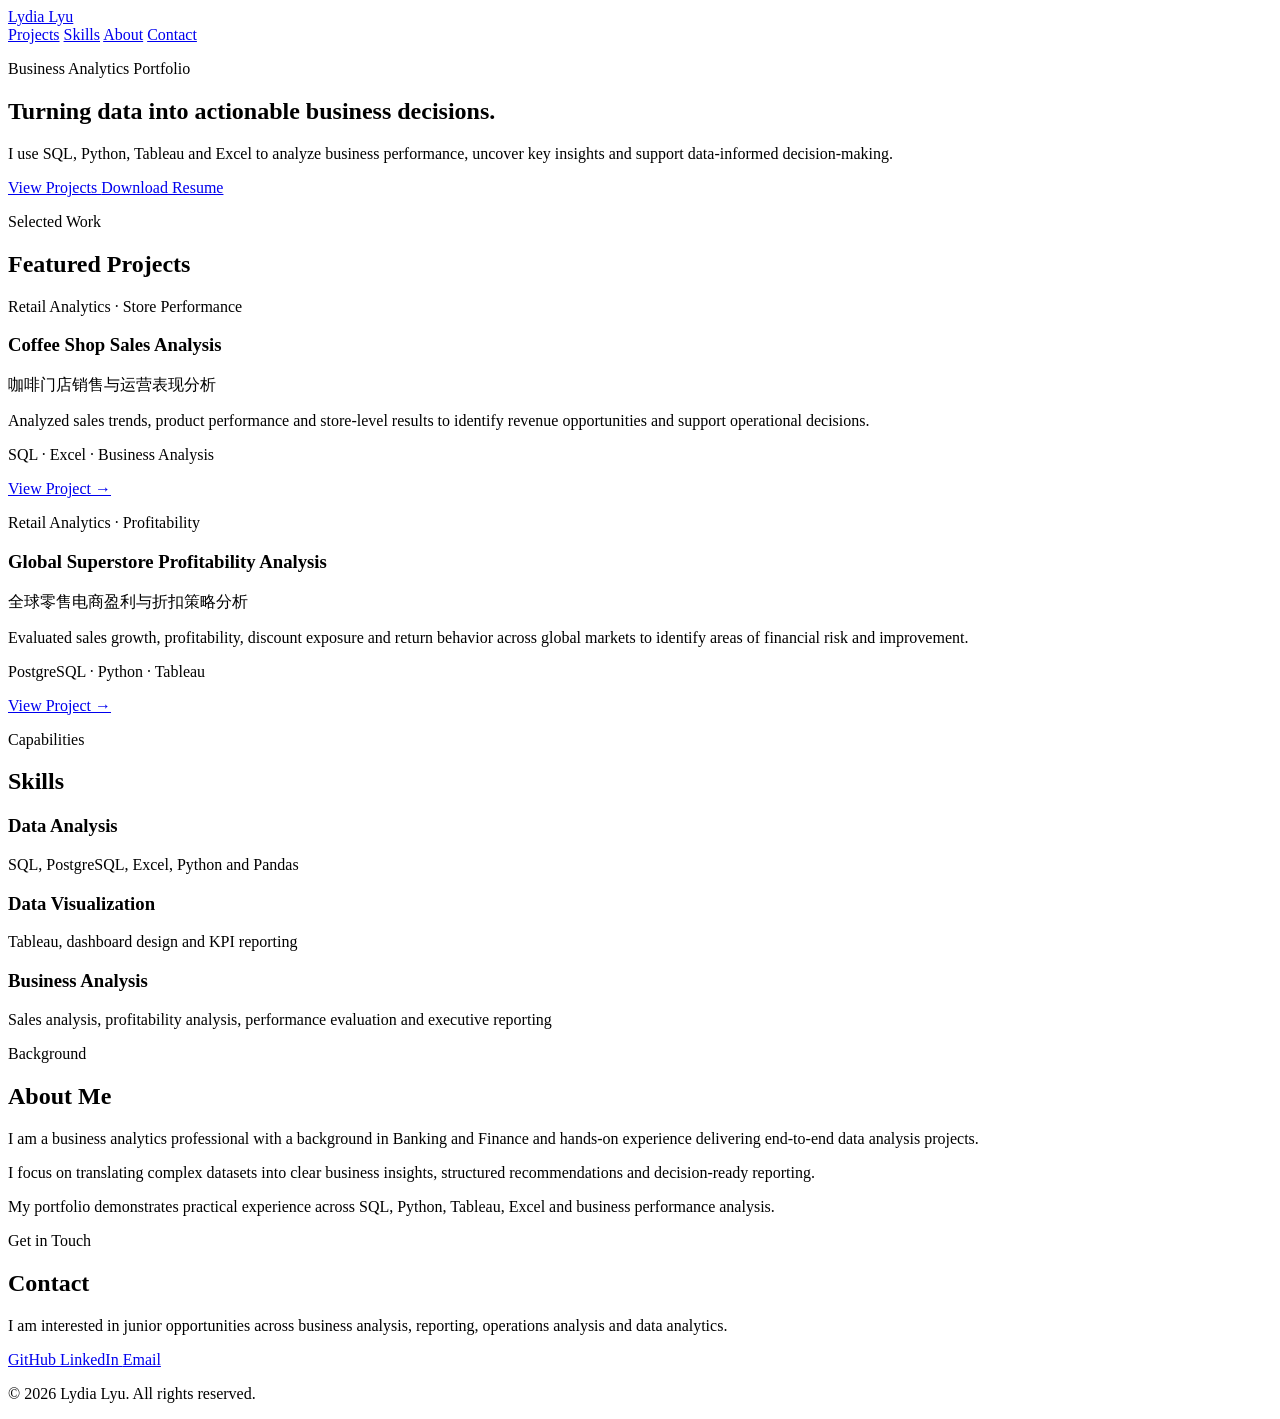
==== index.html @ ac01769c "Create portfolio homepage structure" ====
<!DOCTYPE html>
<html lang="en">
<head>
  <meta charset="UTF-8">
  <meta name="viewport" content="width=device-width, initial-scale=1.0">

  <title>Lydia Lyu | Business Analytics Portfolio</title>

  <meta
    name="description"
    content="Business analytics portfolio featuring SQL, Python, Tableau and Excel projects."
  >

  <link rel="stylesheet" href="style.css">
</head>

<body>

  <header class="site-header">
    <div class="container navigation">
      <a class="logo" href="#home">Lydia Lyu</a>

      <nav>
        <a href="#projects">Projects</a>
        <a href="#skills">Skills</a>
        <a href="#about">About</a>
        <a href="#contact">Contact</a>
      </nav>
    </div>
  </header>

  <main>

    <section class="hero" id="home">
      <div class="container hero-content">

        <p class="eyebrow">Business Analytics Portfolio</p>

        <h1>Turning data into actionable business decisions.</h1>

        <p class="hero-description">
          I use SQL, Python, Tableau and Excel to analyze business
          performance, uncover key insights and support data-informed
          decision-making.
        </p>

        <div class="hero-buttons">
          <a class="button primary-button" href="#projects">
            View Projects
          </a>

          <a class="button secondary-button" href="#" aria-disabled="true">
            Download Resume
          </a>
        </div>

      </div>
    </section>

    <section class="section" id="projects">
      <div class="container">

        <p class="section-label">Selected Work</p>
        <h2>Featured Projects</h2>

        <div class="project-grid">

          <article class="project-card">
            <div class="project-content">

              <p class="project-category">
                Retail Analytics · Store Performance
              </p>

              <h3>Coffee Shop Sales Analysis</h3>

              <p class="chinese-subtitle">
                咖啡门店销售与运营表现分析
              </p>

              <p>
                Analyzed sales trends, product performance and store-level
                results to identify revenue opportunities and support
                operational decisions.
              </p>

              <p class="project-tools">
                SQL · Excel · Business Analysis
              </p>

              <a class="project-link" href="#">
                View Project →
              </a>

            </div>
          </article>

          <article class="project-card">
            <div class="project-content">

              <p class="project-category">
                Retail Analytics · Profitability
              </p>

              <h3>Global Superstore Profitability Analysis</h3>

              <p class="chinese-subtitle">
                全球零售电商盈利与折扣策略分析
              </p>

              <p>
                Evaluated sales growth, profitability, discount exposure and
                return behavior across global markets to identify areas of
                financial risk and improvement.
              </p>

              <p class="project-tools">
                PostgreSQL · Python · Tableau
              </p>

              <a class="project-link" href="#">
                View Project →
              </a>

            </div>
          </article>

        </div>
      </div>
    </section>

    <section class="section section-muted" id="skills">
      <div class="container">

        <p class="section-label">Capabilities</p>
        <h2>Skills</h2>

        <div class="skills-grid">

          <div class="skill-group">
            <h3>Data Analysis</h3>
            <p>SQL, PostgreSQL, Excel, Python and Pandas</p>
          </div>

          <div class="skill-group">
            <h3>Data Visualization</h3>
            <p>Tableau, dashboard design and KPI reporting</p>
          </div>

          <div class="skill-group">
            <h3>Business Analysis</h3>
            <p>
              Sales analysis, profitability analysis, performance evaluation
              and executive reporting
            </p>
          </div>

        </div>
      </div>
    </section>

    <section class="section" id="about">
      <div class="container about-container">

        <p class="section-label">Background</p>
        <h2>About Me</h2>

        <p>
          I am a business analytics professional with a background in Banking
          and Finance and hands-on experience delivering end-to-end data
          analysis projects.
        </p>

        <p>
          I focus on translating complex datasets into clear business insights,
          structured recommendations and decision-ready reporting.
        </p>

        <p>
          My portfolio demonstrates practical experience across SQL, Python,
          Tableau, Excel and business performance analysis.
        </p>

      </div>
    </section>

    <section class="section section-dark" id="contact">
      <div class="container">

        <p class="section-label">Get in Touch</p>
        <h2>Contact</h2>

        <p>
          I am interested in junior opportunities across business analysis,
          reporting, operations analysis and data analytics.
        </p>

        <div class="contact-links">
          <a href="https://github.com/lydialyu-data" target="_blank">
            GitHub
          </a>

          <a href="#">
            LinkedIn
          </a>

          <a href="#">
            Email
          </a>
        </div>

      </div>
    </section>

  </main>

  <footer>
    <div class="container">
      <p>© 2026 Lydia Lyu. All rights reserved.</p>
    </div>
  </footer>

</body>
</html>
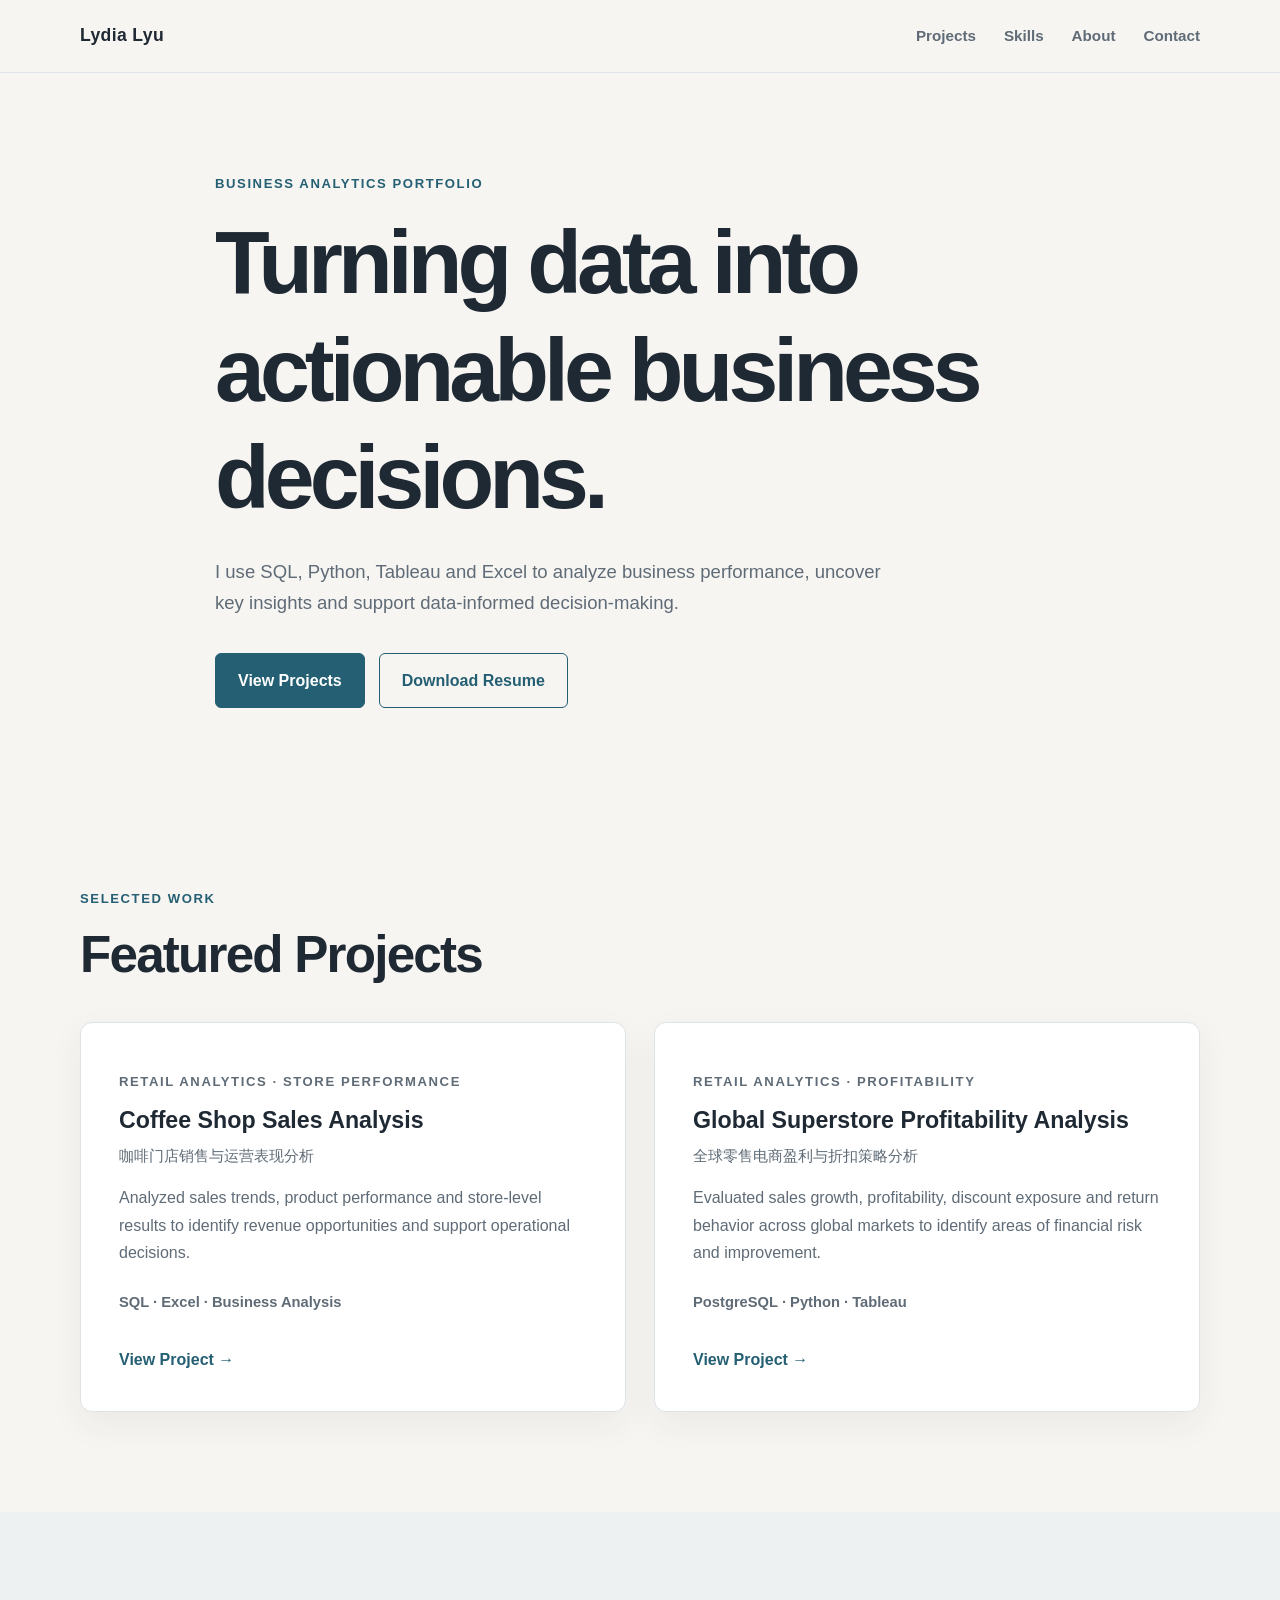
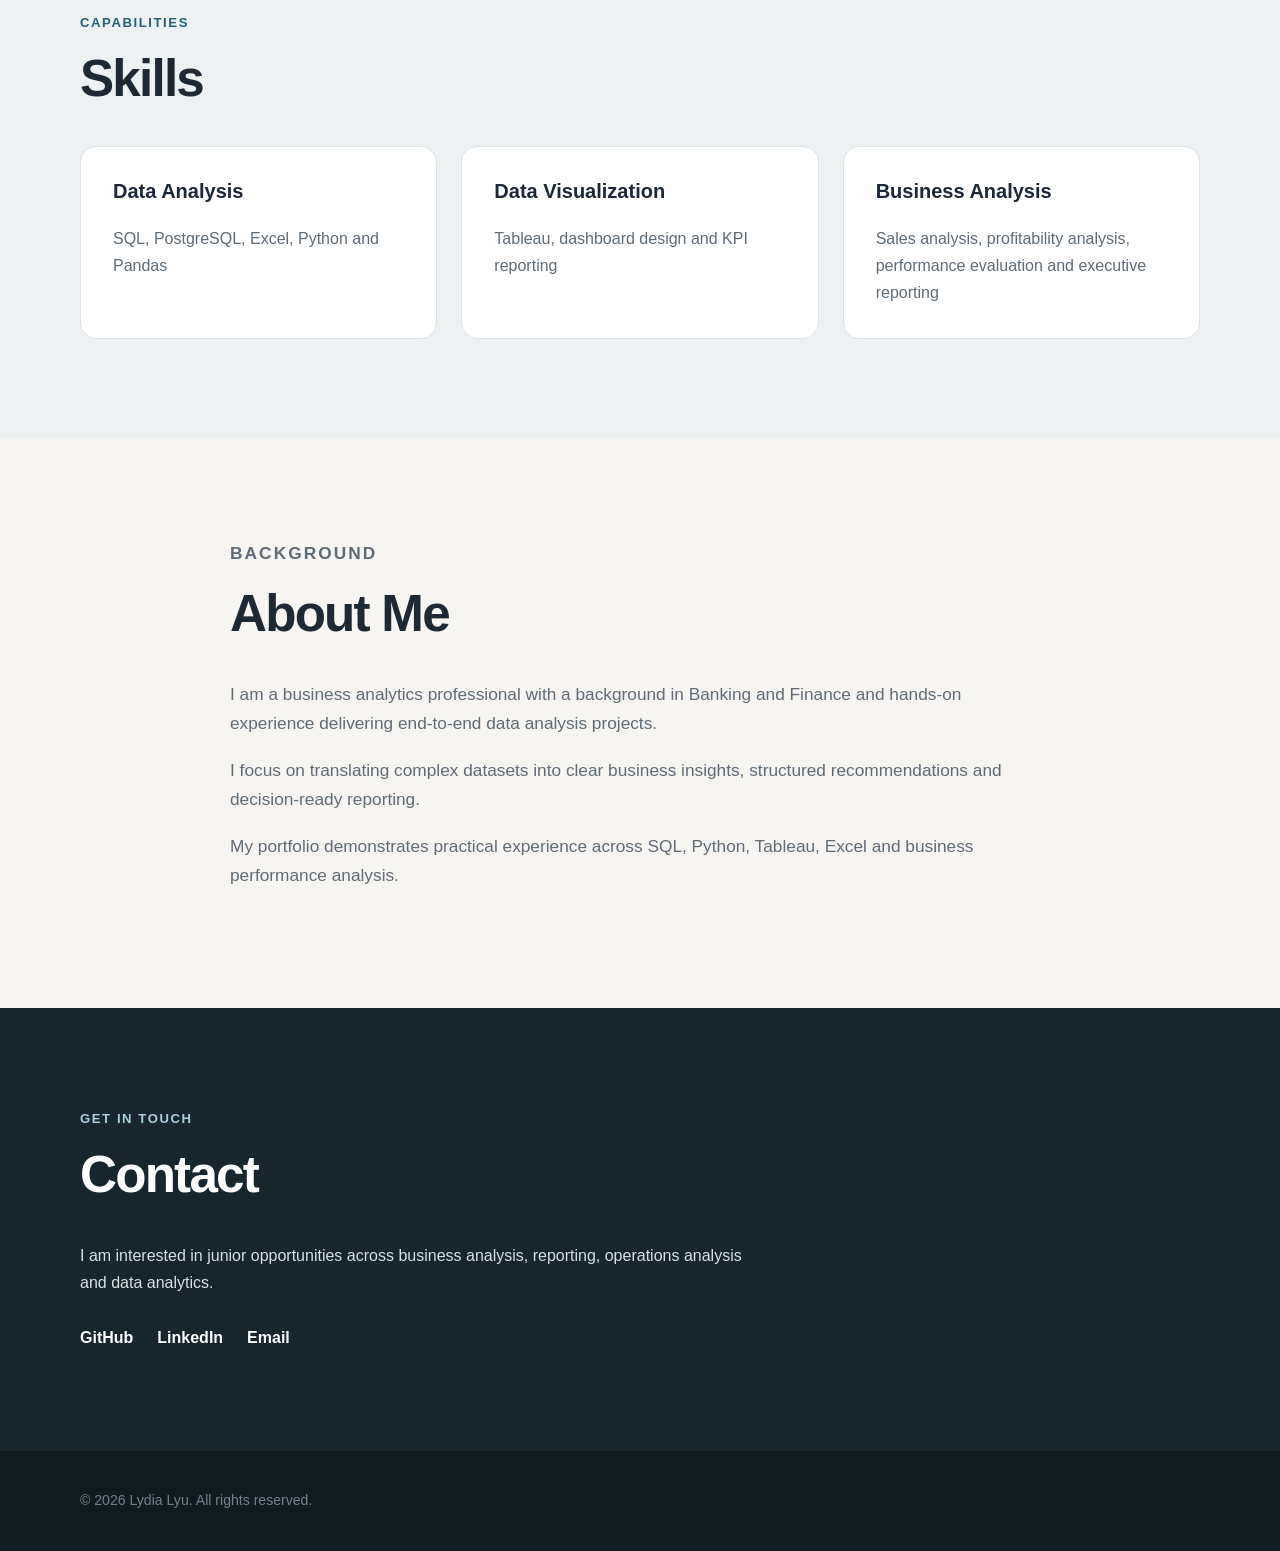
==== commit b289a601: "Update index.html" ====
--- a/index.html
+++ b/index.html
@@ -88,9 +88,9 @@
                 SQL · Excel · Business Analysis
               </p>
 
-              <a class="project-link" href="#">
-                View Project →
-              </a>
+             <a class="project-link" href="coffee-shop.html">
+    View Project →
+</a>
 
             </div>
           </article>
--- a/style.css
+++ b/style.css
@@ -0,0 +1,1191 @@
+:root {
+  --background: #f7f5f2;
+  --surface: #ffffff;
+  --text: #1f2933;
+  --muted-text: #5f6b76;
+  --accent: #245f73;
+  --accent-dark: #174756;
+  --border: #dde3e7;
+  --dark: #17252d;
+  --max-width: 1120px;
+}
+
+* {
+  box-sizing: border-box;
+}
+
+html {
+  scroll-behavior: smooth;
+}
+
+body {
+  margin: 0;
+  font-family: Arial, Helvetica, sans-serif;
+  color: var(--text);
+  background: var(--background);
+  line-height: 1.7;
+}
+
+a {
+  color: inherit;
+  text-decoration: none;
+}
+
+.container {
+  width: min(90%, var(--max-width));
+  margin: 0 auto;
+}
+
+/* Navigation */
+
+.site-header {
+  position: sticky;
+  top: 0;
+  z-index: 100;
+  background: rgba(247, 245, 242, 0.95);
+  border-bottom: 1px solid var(--border);
+}
+
+.navigation {
+  min-height: 72px;
+  display: flex;
+  align-items: center;
+  justify-content: space-between;
+}
+
+.logo {
+  font-size: 1.1rem;
+  font-weight: 700;
+  letter-spacing: 0.02em;
+}
+
+nav {
+  display: flex;
+  gap: 28px;
+}
+
+nav a {
+  color: var(--muted-text);
+  font-size: 0.95rem;
+  font-weight: 600;
+}
+
+nav a:hover {
+  color: var(--accent);
+}
+
+/* Hero */
+
+.hero {
+  min-height: 78vh;
+  display: flex;
+  align-items: center;
+  padding: 100px 0 80px;
+}
+
+.hero-content {
+  max-width: 850px;
+}
+
+.eyebrow,
+.section-label,
+.project-category {
+  margin: 0 0 14px;
+  color: var(--accent);
+  font-size: 0.82rem;
+  font-weight: 700;
+  letter-spacing: 0.12em;
+  text-transform: uppercase;
+}
+
+h1,
+h2,
+h3 {
+  margin-top: 0;
+  line-height: 1.2;
+}
+
+h1 {
+  max-width: 850px;
+  margin-bottom: 24px;
+  font-size: clamp(3rem, 7vw, 5.8rem);
+  letter-spacing: -0.055em;
+}
+
+h2 {
+  margin-bottom: 36px;
+  font-size: clamp(2rem, 4vw, 3.2rem);
+  letter-spacing: -0.035em;
+}
+
+h3 {
+  margin-bottom: 12px;
+  font-size: 1.45rem;
+}
+
+.hero-description {
+  max-width: 690px;
+  margin: 0 0 34px;
+  color: var(--muted-text);
+  font-size: 1.16rem;
+}
+
+.hero-buttons {
+  display: flex;
+  flex-wrap: wrap;
+  gap: 14px;
+}
+
+.button {
+  display: inline-block;
+  padding: 13px 22px;
+  border: 1px solid var(--accent);
+  border-radius: 6px;
+  font-weight: 700;
+  transition: 0.2s ease;
+}
+
+.primary-button {
+  color: white;
+  background: var(--accent);
+}
+
+.primary-button:hover {
+  background: var(--accent-dark);
+}
+
+.secondary-button {
+  color: var(--accent);
+  background: transparent;
+}
+
+.secondary-button:hover {
+  background: white;
+}
+
+/* General sections */
+
+.section {
+  padding: 100px 0;
+}
+
+.section-muted {
+  background: #edf1f2;
+}
+
+.section-dark {
+  color: white;
+  background: var(--dark);
+}
+
+.section-dark .section-label {
+  color: #a9d1dc;
+}
+
+.section-dark p {
+  max-width: 690px;
+  color: #d8e0e4;
+}
+
+/* Projects */
+
+.project-grid {
+  display: grid;
+  grid-template-columns: repeat(2, 1fr);
+  gap: 28px;
+}
+
+.project-card {
+  min-height: 390px;
+  display: flex;
+  align-items: flex-end;
+  padding: 38px;
+  background: var(--surface);
+  border: 1px solid var(--border);
+  border-radius: 12px;
+  box-shadow: 0 12px 35px rgba(30, 45, 52, 0.06);
+  transition: transform 0.2s ease, box-shadow 0.2s ease;
+}
+
+.project-card:hover {
+  transform: translateY(-5px);
+  box-shadow: 0 18px 45px rgba(30, 45, 52, 0.1);
+}
+
+.project-card p {
+  color: var(--muted-text);
+}
+
+.chinese-subtitle {
+  margin-top: -4px;
+  font-size: 0.94rem;
+}
+
+.project-tools {
+  margin-top: 24px;
+  font-size: 0.92rem;
+  font-weight: 700;
+}
+
+.project-link {
+  display: inline-block;
+  margin-top: 16px;
+  color: var(--accent);
+  font-weight: 700;
+}
+
+.project-link:hover {
+  text-decoration: underline;
+}
+
+/* Skills */
+
+.skills-grid {
+  display: grid;
+  grid-template-columns: repeat(3, 1fr);
+  gap: 22px;
+}
+
+.skill-group {
+  padding: 30px;
+  background: white;
+  border-radius: 10px;
+}
+
+.skill-group p {
+  margin-bottom: 0;
+  color: var(--muted-text);
+}
+
+/* About */
+
+.about-container {
+  max-width: 820px;
+}
+
+.about-container p {
+  color: var(--muted-text);
+  font-size: 1.08rem;
+}
+
+/* Contact */
+
+.contact-links {
+  display: flex;
+  flex-wrap: wrap;
+  gap: 24px;
+  margin-top: 28px;
+}
+
+.contact-links a {
+  color: white;
+  font-weight: 700;
+}
+
+.contact-links a:hover {
+  color: #a9d1dc;
+}
+
+/* Footer */
+
+footer {
+  padding: 24px 0;
+  color: #74818b;
+  background: #101b20;
+  font-size: 0.88rem;
+}
+
+/* Mobile layout */
+
+@media (max-width: 760px) {
+  .navigation {
+    min-height: auto;
+    padding: 20px 0;
+    align-items: flex-start;
+    gap: 18px;
+  }
+
+  nav {
+    flex-wrap: wrap;
+    justify-content: flex-end;
+    gap: 12px 18px;
+  }
+
+  .hero {
+    min-height: auto;
+    padding: 90px 0 70px;
+  }
+
+  h1 {
+    font-size: 3rem;
+  }
+
+  .section {
+    padding: 72px 0;
+  }
+
+  .project-grid,
+  .skills-grid {
+    grid-template-columns: 1fr;
+  }
+
+  .project-card {
+    min-height: 320px;
+    padding: 28px;
+  }
+}
+
+@media (max-width: 520px) {
+  .navigation {
+    display: block;
+  }
+
+  nav {
+    margin-top: 14px;
+    justify-content: flex-start;
+  }
+
+  h1 {
+    font-size: 2.55rem;
+  }
+
+  .hero-description {
+    font-size: 1.02rem;
+  }
+}
+/* =========================================================
+   Coffee Shop Project Page
+   ========================================================= */
+
+
+/* ---------- General project layout ---------- */
+
+.project-section {
+    padding: 96px 0;
+}
+
+.alternate-section {
+    background: #f7f8fa;
+}
+
+.narrow-container {
+    max-width: 850px;
+}
+
+.section-heading {
+    display: flex;
+    align-items: center;
+    gap: 18px;
+    margin-bottom: 32px;
+}
+
+.section-number {
+    margin: 0;
+    font-size: 0.78rem;
+    font-weight: 700;
+    letter-spacing: 0.12em;
+    color: #7c8798;
+}
+
+.section-heading h2 {
+    margin: 0;
+    font-size: clamp(2rem, 4vw, 3rem);
+    line-height: 1.15;
+}
+
+.section-introduction {
+    max-width: 760px;
+    margin: 0 0 42px;
+    font-size: 1.08rem;
+    line-height: 1.8;
+    color: #5f6875;
+}
+
+.project-copy {
+    font-size: 1.08rem;
+    line-height: 1.85;
+    color: #4f5968;
+}
+
+.project-copy p {
+    margin-top: 0;
+    margin-bottom: 22px;
+}
+
+.project-copy p:last-child {
+    margin-bottom: 0;
+}
+
+
+/* ---------- Project hero ---------- */
+
+.project-hero {
+    padding: 130px 0 95px;
+    background:
+        radial-gradient(
+            circle at top right,
+            rgba(77, 105, 153, 0.15),
+            transparent 38%
+        ),
+        linear-gradient(
+            135deg,
+            #101827 0%,
+            #18243a 55%,
+            #21314e 100%
+        );
+    color: #ffffff;
+}
+
+.project-hero-content {
+    max-width: 960px;
+}
+
+.project-label {
+    margin: 0 0 22px;
+    font-size: 0.82rem;
+    font-weight: 700;
+    letter-spacing: 0.13em;
+    text-transform: uppercase;
+    color: #b8c5d9;
+}
+
+.project-hero h1 {
+    max-width: 900px;
+    margin: 0 0 24px;
+    font-size: clamp(3rem, 7vw, 5.7rem);
+    line-height: 1.03;
+    letter-spacing: -0.045em;
+    color: #ffffff;
+}
+
+.project-subtitle {
+    max-width: 680px;
+    margin: 0;
+    font-size: clamp(1.15rem, 2vw, 1.45rem);
+    line-height: 1.7;
+    color: #c7d0df;
+}
+
+.project-tags {
+    display: flex;
+    flex-wrap: wrap;
+    gap: 10px;
+    margin-top: 34px;
+}
+
+.project-tags span {
+    display: inline-flex;
+    align-items: center;
+    min-height: 34px;
+    padding: 7px 14px;
+    border: 1px solid rgba(255, 255, 255, 0.2);
+    border-radius: 999px;
+    font-size: 0.82rem;
+    font-weight: 600;
+    color: #e4e9f1;
+    background: rgba(255, 255, 255, 0.06);
+}
+
+.project-hero-actions {
+    display: flex;
+    flex-wrap: wrap;
+    gap: 14px;
+    margin-top: 42px;
+}
+
+.project-hero .primary-button {
+    background: #ffffff;
+    color: #172237;
+    border-color: #ffffff;
+}
+
+.project-hero .primary-button:hover {
+    background: #e8edf4;
+    border-color: #e8edf4;
+}
+
+.project-hero .secondary-button {
+    color: #ffffff;
+    border-color: rgba(255, 255, 255, 0.42);
+    background: transparent;
+}
+
+.project-hero .secondary-button:hover {
+    background: rgba(255, 255, 255, 0.1);
+    border-color: rgba(255, 255, 255, 0.7);
+}
+
+
+/* ---------- Dashboard preview ---------- */
+
+.project-dashboard-preview {
+    padding: 0 0 36px;
+    background: linear-gradient(
+        to bottom,
+        #21314e 0,
+        #21314e 48%,
+        #ffffff 48%,
+        #ffffff 100%
+    );
+}
+
+.project-dashboard-preview .container {
+    max-width: 1180px;
+}
+
+.dashboard-image {
+    display: block;
+    width: 100%;
+    height: auto;
+    border-radius: 18px;
+    border: 1px solid #dde2ea;
+    box-shadow: 0 26px 70px rgba(24, 36, 58, 0.17);
+    background: #ffffff;
+}
+
+
+/* ---------- Project snapshot ---------- */
+
+.snapshot-grid {
+    display: grid;
+    grid-template-columns: repeat(4, minmax(0, 1fr));
+    border-top: 1px solid #dde2e8;
+    border-left: 1px solid #dde2e8;
+}
+
+.snapshot-item {
+    min-height: 145px;
+    padding: 28px;
+    border-right: 1px solid #dde2e8;
+    border-bottom: 1px solid #dde2e8;
+    background: #ffffff;
+}
+
+.snapshot-label {
+    margin: 0 0 12px;
+    font-size: 0.75rem;
+    font-weight: 700;
+    letter-spacing: 0.1em;
+    text-transform: uppercase;
+    color: #8a94a3;
+}
+
+.snapshot-value {
+    margin: 0;
+    font-size: 1.02rem;
+    font-weight: 650;
+    line-height: 1.5;
+    color: #1c2636;
+}
+
+
+/* ---------- Business objectives ---------- */
+
+.question-grid {
+    display: grid;
+    grid-template-columns: repeat(2, minmax(0, 1fr));
+    gap: 22px;
+}
+
+.question-card {
+    min-height: 195px;
+    padding: 30px;
+    border: 1px solid #dde2e8;
+    border-radius: 16px;
+    background: #ffffff;
+    transition:
+        transform 0.25s ease,
+        box-shadow 0.25s ease,
+        border-color 0.25s ease;
+}
+
+.question-card:hover {
+    transform: translateY(-5px);
+    border-color: #b7c0ce;
+    box-shadow: 0 16px 36px rgba(20, 31, 49, 0.08);
+}
+
+.question-card:last-child {
+    grid-column: 1 / -1;
+}
+
+.question-number {
+    margin: 0 0 30px;
+    font-size: 0.76rem;
+    font-weight: 700;
+    letter-spacing: 0.1em;
+    color: #8792a1;
+}
+
+.question-card h3 {
+    max-width: 560px;
+    margin: 0;
+    font-size: 1.25rem;
+    line-height: 1.45;
+    color: #1e2938;
+}
+
+
+/* ---------- Workflow ---------- */
+
+.workflow-grid {
+    display: grid;
+    grid-template-columns: repeat(3, minmax(0, 1fr));
+    gap: 22px;
+}
+
+.workflow-step {
+    position: relative;
+    min-height: 235px;
+    padding: 30px;
+    border: 1px solid #dde2e8;
+    border-radius: 16px;
+    background: #ffffff;
+}
+
+.workflow-number {
+    margin: 0 0 40px;
+    font-size: 0.78rem;
+    font-weight: 700;
+    letter-spacing: 0.1em;
+    color: #8893a2;
+}
+
+.workflow-step h3 {
+    margin: 0 0 13px;
+    font-size: 1.18rem;
+    color: #1d2837;
+}
+
+.workflow-step p:last-child {
+    margin: 0;
+    font-size: 0.96rem;
+    line-height: 1.7;
+    color: #66707e;
+}
+
+
+/* ---------- Executive summary ---------- */
+
+.executive-summary {
+    padding: 42px;
+    border-left: 4px solid #263c61;
+    border-radius: 0 16px 16px 0;
+    background: #f4f6f9;
+}
+
+.executive-summary p {
+    margin: 0 0 20px;
+    font-size: 1.12rem;
+    line-height: 1.85;
+    color: #3f4a59;
+}
+
+.executive-summary p:first-child {
+    font-size: 1.32rem;
+    font-weight: 650;
+    color: #1b2637;
+}
+
+.executive-summary p:last-child {
+    margin-bottom: 0;
+}
+
+
+/* ---------- Dashboard section ---------- */
+
+.dashboard-figure {
+    margin: 0;
+}
+
+.dashboard-figure figcaption {
+    margin-top: 18px;
+    text-align: center;
+    font-size: 0.9rem;
+    line-height: 1.6;
+    color: #747e8d;
+}
+
+
+/* ---------- Insights ---------- */
+
+.insight-grid {
+    display: grid;
+    grid-template-columns: repeat(2, minmax(0, 1fr));
+    gap: 24px;
+}
+
+.insight-card {
+    min-height: 275px;
+    padding: 34px;
+    border: 1px solid #dde2e8;
+    border-radius: 18px;
+    background: #ffffff;
+}
+
+.insight-number {
+    margin: 0 0 34px;
+    font-size: 0.8rem;
+    font-weight: 700;
+    letter-spacing: 0.1em;
+    color: #8691a0;
+}
+
+.insight-card h3 {
+    margin: 0 0 16px;
+    font-size: 1.32rem;
+    line-height: 1.4;
+    color: #1b2635;
+}
+
+.insight-card p:last-child {
+    margin: 0;
+    font-size: 0.98rem;
+    line-height: 1.75;
+    color: #606b7a;
+}
+
+
+/* ---------- Recommendation table ---------- */
+
+.recommendation-table-wrapper {
+    overflow-x: auto;
+    border: 1px solid #dce2e9;
+    border-radius: 16px;
+    background: #ffffff;
+}
+
+.recommendation-table {
+    width: 100%;
+    min-width: 760px;
+    border-collapse: collapse;
+}
+
+.recommendation-table th,
+.recommendation-table td {
+    padding: 22px 24px;
+    text-align: left;
+    vertical-align: top;
+    border-bottom: 1px solid #e3e7ed;
+}
+
+.recommendation-table th {
+    font-size: 0.76rem;
+    font-weight: 700;
+    letter-spacing: 0.08em;
+    text-transform: uppercase;
+    color: #6f7a89;
+    background: #f4f6f8;
+}
+
+.recommendation-table td {
+    font-size: 0.96rem;
+    line-height: 1.65;
+    color: #3f4a58;
+}
+
+.recommendation-table tbody tr:last-child td {
+    border-bottom: none;
+}
+
+.recommendation-table tbody tr:hover {
+    background: #fafbfc;
+}
+
+.priority {
+    display: inline-flex;
+    align-items: center;
+    justify-content: center;
+    min-width: 72px;
+    padding: 6px 11px;
+    border-radius: 999px;
+    font-size: 0.76rem;
+    font-weight: 700;
+}
+
+.priority-high {
+    color: #8b2f2f;
+    background: #f8e7e7;
+}
+
+.priority-medium {
+    color: #725814;
+    background: #f7f0d9;
+}
+
+
+/* ---------- Business impact ---------- */
+
+.impact-grid {
+    display: grid;
+    grid-template-columns: repeat(4, minmax(0, 1fr));
+    gap: 20px;
+}
+
+.impact-card {
+    min-height: 190px;
+    padding: 28px;
+    border-top: 3px solid #293f65;
+    border-radius: 0 0 14px 14px;
+    background: #f6f7f9;
+}
+
+.impact-card h3 {
+    margin: 0 0 14px;
+    font-size: 1.12rem;
+    color: #1e2938;
+}
+
+.impact-card p {
+    margin: 0;
+    font-size: 0.95rem;
+    line-height: 1.7;
+    color: #626d7b;
+}
+
+
+/* ---------- Technical skills ---------- */
+
+.skills-grid {
+    display: grid;
+    grid-template-columns: repeat(3, minmax(0, 1fr));
+    gap: 24px;
+}
+
+.skill-group {
+    padding: 32px;
+    border: 1px solid #dce2e9;
+    border-radius: 16px;
+    background: #ffffff;
+}
+
+.skill-group h3 {
+    margin: 0 0 22px;
+    font-size: 1.25rem;
+    color: #1c2737;
+}
+
+.skill-group ul {
+    margin: 0;
+    padding-left: 20px;
+}
+
+.skill-group li {
+    margin-bottom: 12px;
+    line-height: 1.55;
+    color: #5e6977;
+}
+
+.skill-group li:last-child {
+    margin-bottom: 0;
+}
+
+
+/* ---------- Resources ---------- */
+
+.resources-section {
+    background: #111a29;
+    color: #ffffff;
+}
+
+.resources-section .section-heading h2 {
+    color: #ffffff;
+}
+
+.resources-section .section-number {
+    color: #9ba8bb;
+}
+
+.resources-section .section-introduction {
+    color: #b7c1cf;
+}
+
+.resource-grid {
+    display: grid;
+    grid-template-columns: repeat(2, minmax(0, 1fr));
+    gap: 22px;
+}
+
+.resource-card {
+    display: block;
+    min-height: 245px;
+    padding: 32px;
+    border: 1px solid rgba(255, 255, 255, 0.13);
+    border-radius: 16px;
+    color: #ffffff;
+    text-decoration: none;
+    background: rgba(255, 255, 255, 0.045);
+    transition:
+        transform 0.25s ease,
+        background 0.25s ease,
+        border-color 0.25s ease;
+}
+
+.resource-card:hover {
+    transform: translateY(-5px);
+    border-color: rgba(255, 255, 255, 0.28);
+    background: rgba(255, 255, 255, 0.08);
+}
+
+.resource-type {
+    display: block;
+    margin-bottom: 34px;
+    font-size: 0.74rem;
+    font-weight: 700;
+    letter-spacing: 0.1em;
+    text-transform: uppercase;
+    color: #9daabd;
+}
+
+.resource-card h3 {
+    margin: 0 0 14px;
+    font-size: 1.25rem;
+    color: #ffffff;
+}
+
+.resource-card p {
+    margin: 0 0 26px;
+    line-height: 1.7;
+    color: #b7c1cf;
+}
+
+.resource-link {
+    font-size: 0.9rem;
+    font-weight: 700;
+    color: #ffffff;
+}
+
+
+/* ---------- Next project ---------- */
+
+.next-project-section {
+    padding: 76px 0;
+    background: #e9edf3;
+}
+
+.next-project-content {
+    display: flex;
+    align-items: center;
+    justify-content: space-between;
+    gap: 48px;
+}
+
+.next-project-content > div {
+    max-width: 720px;
+}
+
+.next-project-label {
+    margin: 0 0 14px;
+    font-size: 0.76rem;
+    font-weight: 700;
+    letter-spacing: 0.11em;
+    text-transform: uppercase;
+    color: #7d8897;
+}
+
+.next-project-content h2 {
+    margin: 0 0 16px;
+    font-size: clamp(1.9rem, 4vw, 3rem);
+    line-height: 1.2;
+    color: #182332;
+}
+
+.next-project-content p:last-child {
+    margin: 0;
+    line-height: 1.7;
+    color: #5e6876;
+}
+
+
+/* ---------- Project footer ---------- */
+
+.site-footer {
+    padding: 28px 0;
+    background: #0e1623;
+    color: #adb7c6;
+}
+
+.footer-content {
+    display: flex;
+    align-items: center;
+    justify-content: space-between;
+    gap: 24px;
+}
+
+.footer-content p {
+    margin: 0;
+    font-size: 0.88rem;
+}
+
+.footer-content a {
+    color: #ffffff;
+    text-decoration: none;
+    font-size: 0.88rem;
+    font-weight: 600;
+}
+
+.footer-content a:hover {
+    text-decoration: underline;
+}
+
+
+/* ---------- Anchor scroll position ---------- */
+
+#dashboard,
+#resources {
+    scroll-margin-top: 85px;
+}
+
+
+/* ---------- Responsive: tablets ---------- */
+
+@media (max-width: 980px) {
+
+    .project-section {
+        padding: 80px 0;
+    }
+
+    .snapshot-grid {
+        grid-template-columns: repeat(2, minmax(0, 1fr));
+    }
+
+    .workflow-grid {
+        grid-template-columns: repeat(2, minmax(0, 1fr));
+    }
+
+    .impact-grid {
+        grid-template-columns: repeat(2, minmax(0, 1fr));
+    }
+
+    .skills-grid {
+        grid-template-columns: 1fr;
+    }
+
+    .next-project-content {
+        align-items: flex-start;
+        flex-direction: column;
+    }
+}
+
+
+/* ---------- Responsive: mobile ---------- */
+
+@media (max-width: 700px) {
+
+    .project-hero {
+        padding: 105px 0 72px;
+    }
+
+    .project-hero h1 {
+        font-size: clamp(2.55rem, 13vw, 4rem);
+    }
+
+    .project-hero-actions {
+        flex-direction: column;
+        align-items: stretch;
+    }
+
+    .project-hero-actions .button {
+        width: 100%;
+        text-align: center;
+    }
+
+    .project-dashboard-preview {
+        padding-bottom: 10px;
+    }
+
+    .dashboard-image {
+        border-radius: 10px;
+    }
+
+    .project-section {
+        padding: 64px 0;
+    }
+
+    .section-heading {
+        align-items: flex-start;
+        flex-direction: column;
+        gap: 8px;
+        margin-bottom: 26px;
+    }
+
+    .section-heading h2 {
+        font-size: 2rem;
+    }
+
+    .snapshot-grid,
+    .question-grid,
+    .workflow-grid,
+    .insight-grid,
+    .impact-grid,
+    .resource-grid {
+        grid-template-columns: 1fr;
+    }
+
+    .question-card:last-child {
+        grid-column: auto;
+    }
+
+    .snapshot-item {
+        min-height: auto;
+        padding: 24px;
+    }
+
+    .question-card,
+    .workflow-step,
+    .insight-card,
+    .impact-card,
+    .resource-card {
+        min-height: auto;
+    }
+
+    .executive-summary {
+        padding: 28px 24px;
+    }
+
+    .executive-summary p:first-child {
+        font-size: 1.18rem;
+    }
+
+    .recommendation-table th,
+    .recommendation-table td {
+        padding: 18px;
+    }
+
+    .next-project-section {
+        padding: 60px 0;
+    }
+
+    .footer-content {
+        align-items: flex-start;
+        flex-direction: column;
+        gap: 12px;
+    }
+}
+
+
+/* ---------- Extra-small screens ---------- */
+
+@media (max-width: 430px) {
+
+    .project-tags {
+        gap: 8px;
+    }
+
+    .project-tags span {
+        font-size: 0.75rem;
+    }
+
+    .question-card,
+    .workflow-step,
+    .insight-card,
+    .skill-group,
+    .resource-card {
+        padding: 24px;
+    }
+
+    .section-introduction,
+    .project-copy {
+        font-size: 1rem;
+    }
+}
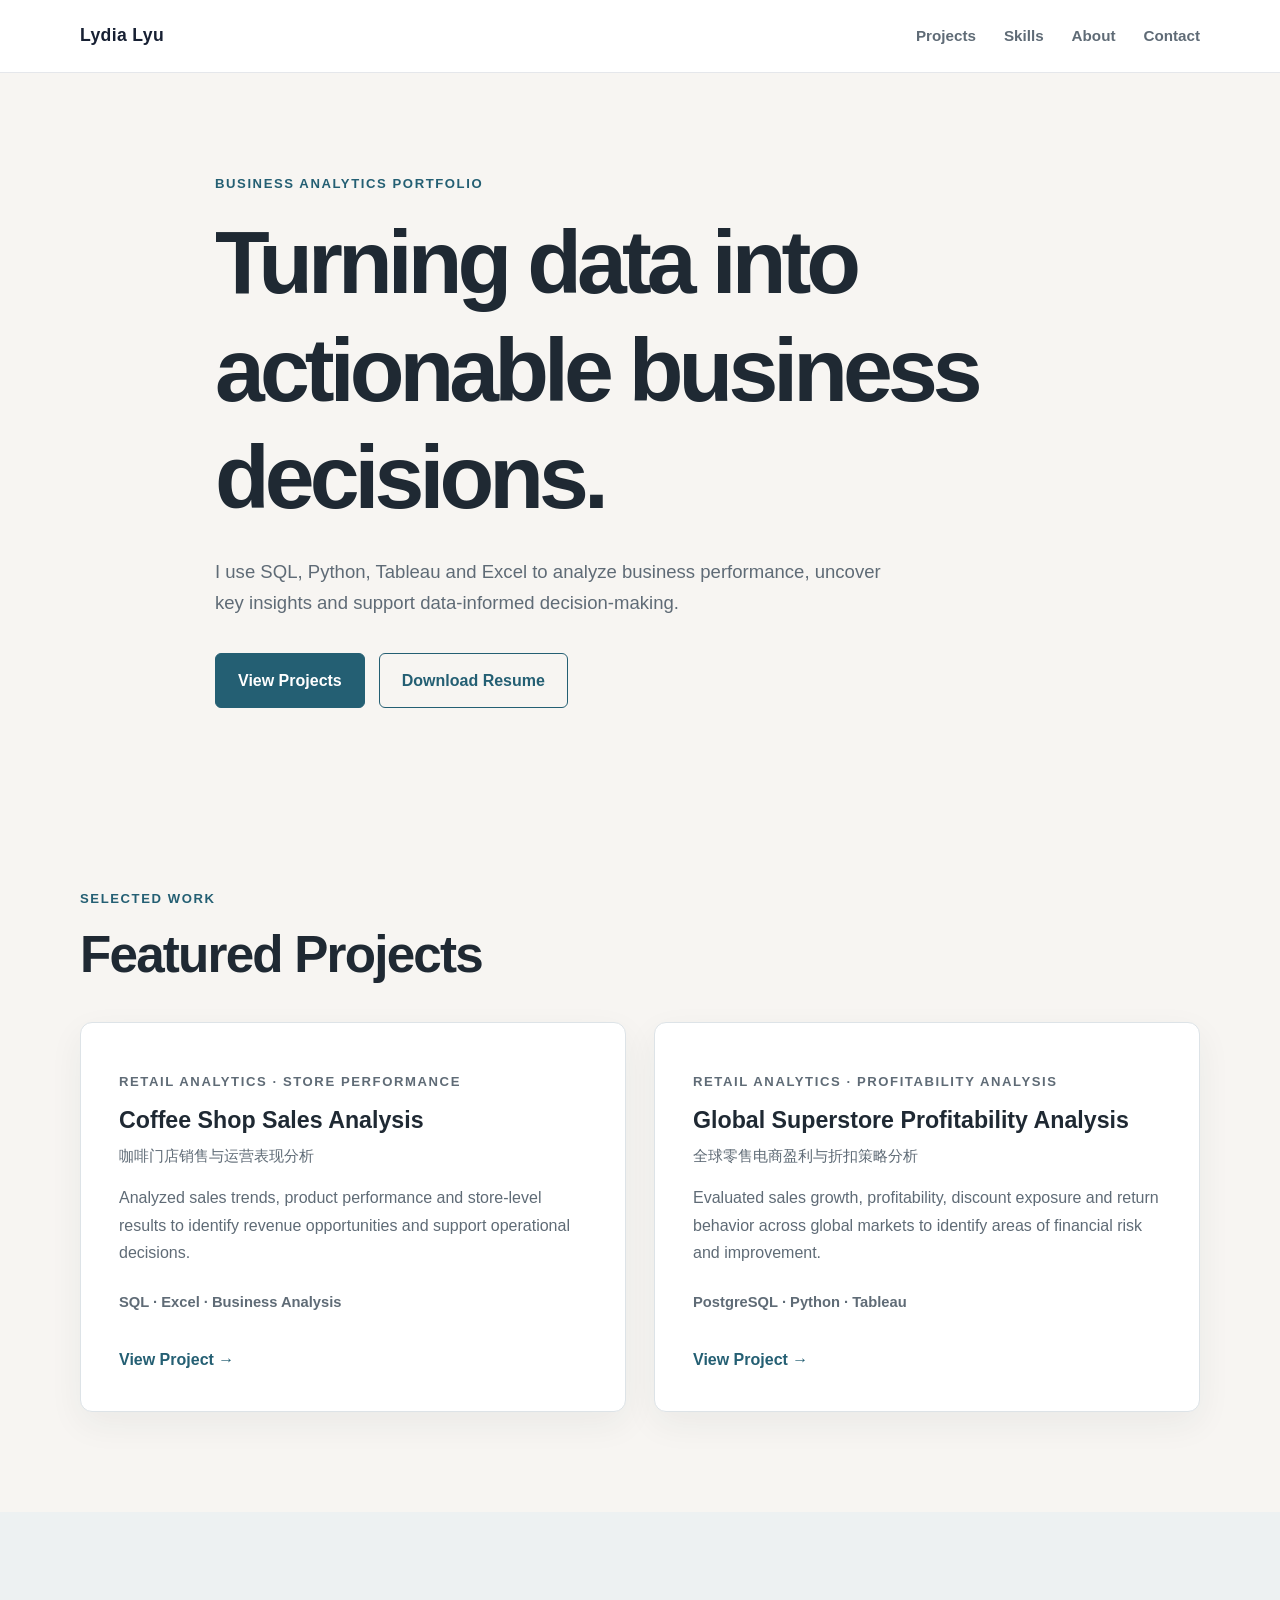
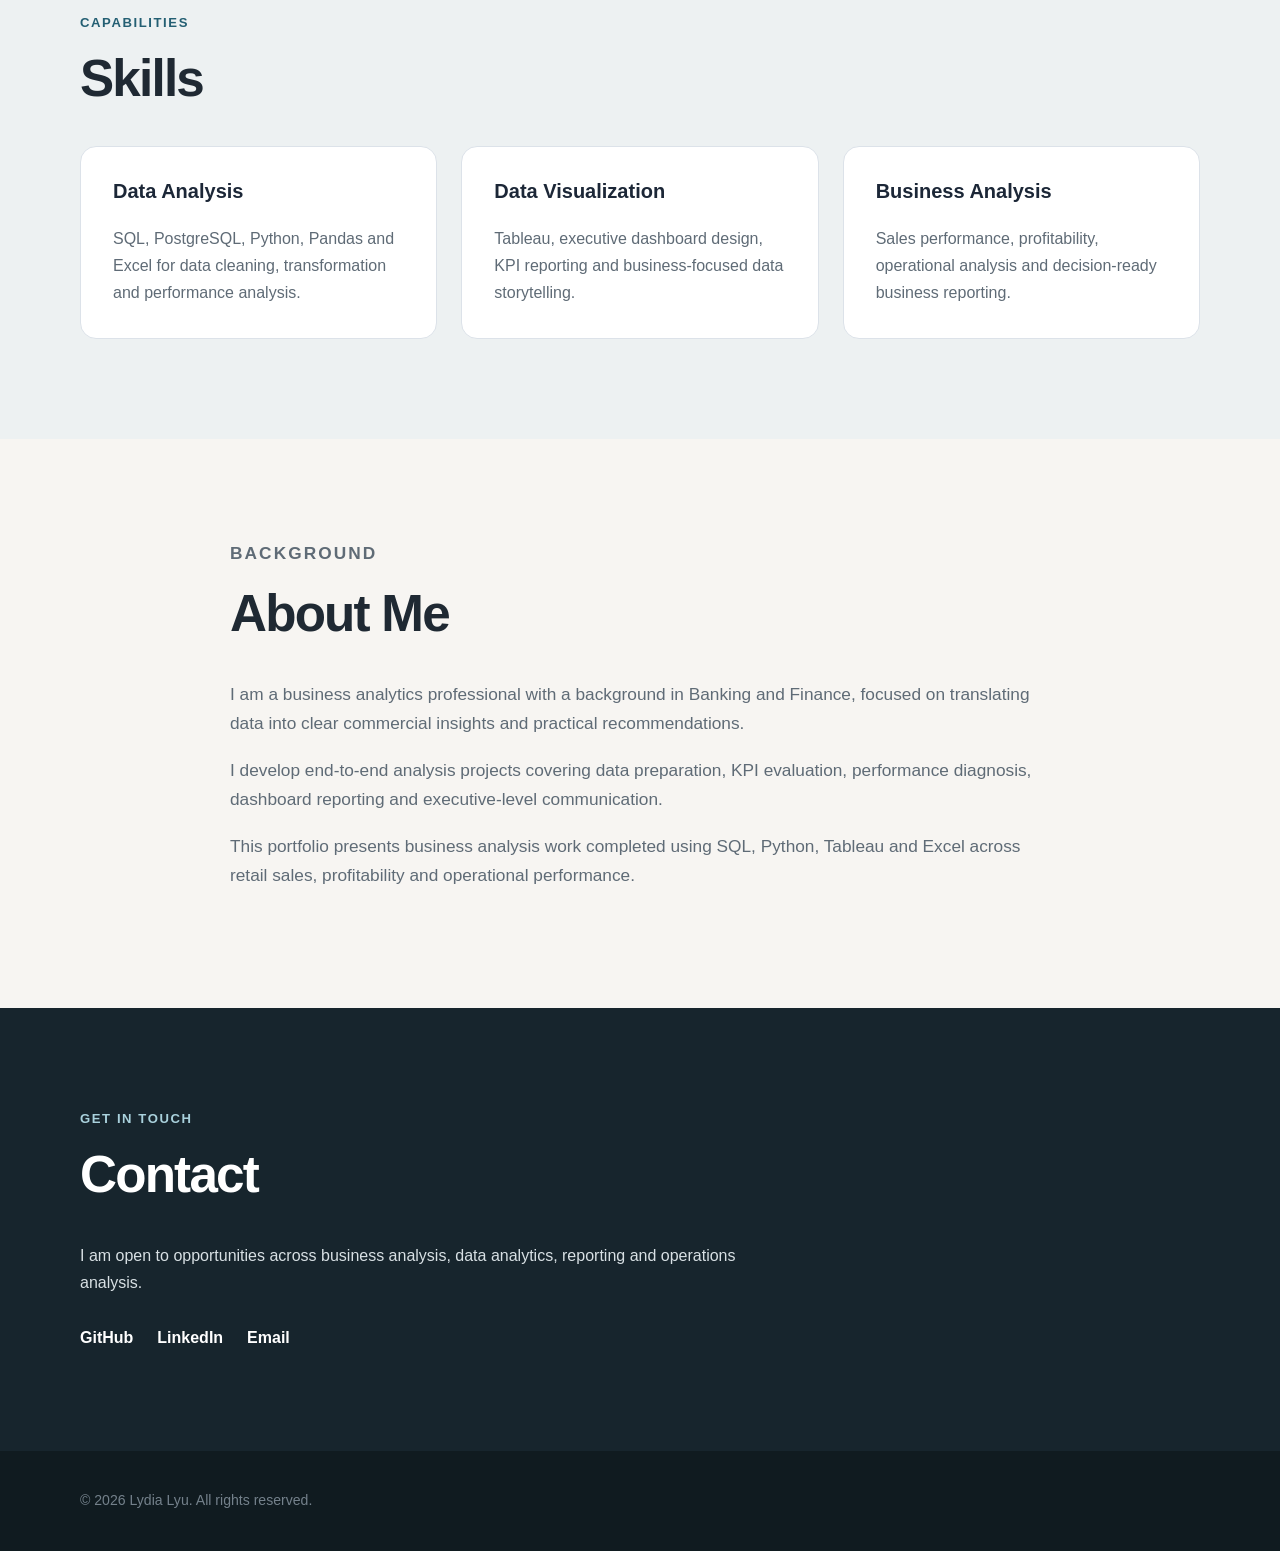
==== commit c4c72f4f: "Update index.html" ====
--- a/index.html
+++ b/index.html
@@ -99,7 +99,7 @@
             <div class="project-content">
 
               <p class="project-category">
-                Retail Analytics · Profitability
+                Retail Analytics · Profitability Analysis
               </p>
 
               <h3>Global Superstore Profitability Analysis</h3>
@@ -139,20 +139,26 @@
 
           <div class="skill-group">
             <h3>Data Analysis</h3>
-            <p>SQL, PostgreSQL, Excel, Python and Pandas</p>
+<p>
+    SQL, PostgreSQL, Python, Pandas and Excel for data cleaning,
+    transformation and performance analysis.
+</p>
           </div>
 
           <div class="skill-group">
             <h3>Data Visualization</h3>
-            <p>Tableau, dashboard design and KPI reporting</p>
+<p>
+    Tableau, executive dashboard design, KPI reporting and
+    business-focused data storytelling.
+</p>
           </div>
 
           <div class="skill-group">
             <h3>Business Analysis</h3>
-            <p>
-              Sales analysis, profitability analysis, performance evaluation
-              and executive reporting
-            </p>
+<p>
+    Sales performance, profitability, operational analysis and
+    decision-ready business reporting.
+</p>
           </div>
 
         </div>
@@ -166,20 +172,22 @@
         <h2>About Me</h2>
 
         <p>
-          I am a business analytics professional with a background in Banking
-          and Finance and hands-on experience delivering end-to-end data
-          analysis projects.
-        </p>
-
-        <p>
-          I focus on translating complex datasets into clear business insights,
-          structured recommendations and decision-ready reporting.
-        </p>
-
-        <p>
-          My portfolio demonstrates practical experience across SQL, Python,
-          Tableau, Excel and business performance analysis.
-        </p>
+    I am a business analytics professional with a background in
+    Banking and Finance, focused on translating data into clear
+    commercial insights and practical recommendations.
+</p>
+
+<p>
+    I develop end-to-end analysis projects covering data preparation,
+    KPI evaluation, performance diagnosis, dashboard reporting and
+    executive-level communication.
+</p>
+
+<p>
+    This portfolio presents business analysis work completed using
+    SQL, Python, Tableau and Excel across retail sales, profitability
+    and operational performance.
+</p>
 
       </div>
     </section>
@@ -191,23 +199,29 @@
         <h2>Contact</h2>
 
         <p>
-          I am interested in junior opportunities across business analysis,
-          reporting, operations analysis and data analytics.
-        </p>
+    I am open to opportunities across business analysis, data
+    analytics, reporting and operations analysis.
+</p>
 
         <div class="contact-links">
-          <a href="https://github.com/lydialyu-data" target="_blank">
-            GitHub
-          </a>
-
-          <a href="#">
-            LinkedIn
-          </a>
-
-          <a href="#">
-            Email
-          </a>
-        </div>
+
+    <a href="https://github.com/lydialyu-data"
+       target="_blank"
+       rel="noopener noreferrer">
+        GitHub
+    </a>
+
+    <a href="https://www.linkedin.com/in/yinan-lyu-66bab4265/"
+       target="_blank"
+       rel="noopener noreferrer">
+        LinkedIn
+    </a>
+
+    <a href="mailto:lvyinan8843@163.com">
+        Email
+    </a>
+
+</div>
 
       </div>
     </section>
--- a/style.css
+++ b/style.css
@@ -1189,3 +1189,385 @@
         font-size: 1rem;
     }
 }
+/* =========================================================
+   Project Page Navigation Fix
+   横向导航 + 滚动自动隐藏
+   ========================================================= */
+
+.site-header {
+    position: sticky;
+    top: 0;
+    z-index: 1000;
+    width: 100%;
+    background: rgba(255, 255, 255, 0.96);
+    border-bottom: 1px solid #e5e7eb;
+    backdrop-filter: blur(12px);
+    -webkit-backdrop-filter: blur(12px);
+
+    transform: translateY(0);
+    transition: transform 0.3s ease;
+}
+
+/* 向下滚动时隐藏导航栏 */
+.site-header.nav-hidden {
+    transform: translateY(-100%);
+}
+
+.site-header .navbar {
+    display: flex;
+    align-items: center;
+    justify-content: space-between;
+    min-height: 72px;
+}
+
+.site-header .logo {
+    font-size: 1.1rem;
+    font-weight: 700;
+    color: #172033;
+    text-decoration: none;
+    white-space: nowrap;
+}
+
+.site-header .nav-links {
+    display: flex;
+    align-items: center;
+    gap: 32px;
+
+    margin: 0;
+    padding: 0;
+    list-style: none;
+}
+
+.site-header .nav-links li {
+    margin: 0;
+    padding: 0;
+    list-style: none;
+}
+
+.site-header .nav-links a {
+    display: inline-block;
+    color: #2f3847;
+    font-size: 0.93rem;
+    font-weight: 600;
+    text-decoration: none;
+    transition: color 0.2s ease;
+}
+
+.site-header .nav-links a:hover {
+    color: #71809a;
+}
+
+
+/* 手机端仍保持横向，但缩小间距 */
+
+@media (max-width: 700px) {
+
+    .site-header .navbar {
+        min-height: 64px;
+    }
+
+    .site-header .nav-links {
+        gap: 16px;
+    }
+
+    .site-header .nav-links a {
+        font-size: 0.82rem;
+    }
+}
+
+
+@media (max-width: 480px) {
+
+    .site-header .navbar {
+        flex-wrap: wrap;
+        padding-top: 14px;
+        padding-bottom: 14px;
+        gap: 12px;
+    }
+
+    .site-header .nav-links {
+        width: 100%;
+        justify-content: space-between;
+        gap: 10px;
+    }
+}
+/* =========================================================
+   Coffee Shop Page — Visual Refinement
+   ========================================================= */
+
+
+/* ---------- Tighter hero layout ---------- */
+
+.project-hero {
+    padding-top: 105px;
+    padding-bottom: 62px;
+}
+
+.project-hero-content {
+    max-width: 1080px;
+}
+
+.project-hero h1 {
+    max-width: 1020px;
+    margin-bottom: 20px;
+    font-size: clamp(3rem, 6.2vw, 5.15rem);
+    line-height: 1.02;
+}
+
+.project-subtitle {
+    max-width: 720px;
+    font-size: clamp(1.08rem, 1.8vw, 1.35rem);
+}
+
+.project-tags {
+    margin-top: 28px;
+}
+
+.project-hero-actions {
+    margin-top: 34px;
+}
+
+
+/* ---------- Larger dashboard presentation ---------- */
+
+.project-dashboard-preview {
+    padding-bottom: 52px;
+    background: linear-gradient(
+        to bottom,
+        #21314e 0%,
+        #21314e 42%,
+        #ffffff 42%,
+        #ffffff 100%
+    );
+}
+
+.project-dashboard-preview .container {
+    width: 100%;
+    max-width: 1360px;
+    padding-left: 24px;
+    padding-right: 24px;
+}
+
+.dashboard-image {
+    cursor: zoom-in;
+    border-radius: 20px;
+    transition:
+        transform 0.28s ease,
+        box-shadow 0.28s ease,
+        border-color 0.28s ease;
+}
+
+.dashboard-image:hover {
+    transform: translateY(-5px) scale(1.006);
+    border-color: #c7ced8;
+    box-shadow: 0 34px 85px rgba(18, 30, 48, 0.23);
+}
+
+.dashboard-image:focus-visible {
+    outline: 3px solid rgba(64, 91, 135, 0.45);
+    outline-offset: 6px;
+}
+
+
+/* ---------- Lightbox ---------- */
+
+body.lightbox-active {
+    overflow: hidden;
+}
+
+.dashboard-lightbox {
+    position: fixed;
+    inset: 0;
+    z-index: 5000;
+
+    display: flex;
+    align-items: center;
+    justify-content: center;
+
+    padding: 70px 34px 34px;
+
+    opacity: 0;
+    visibility: hidden;
+    pointer-events: none;
+
+    background: rgba(6, 11, 19, 0.92);
+    backdrop-filter: blur(12px);
+    -webkit-backdrop-filter: blur(12px);
+
+    transition:
+        opacity 0.25s ease,
+        visibility 0.25s ease;
+}
+
+.dashboard-lightbox.lightbox-open {
+    opacity: 1;
+    visibility: visible;
+    pointer-events: auto;
+}
+
+.lightbox-content {
+    width: 100%;
+    max-width: 1500px;
+    max-height: calc(100vh - 100px);
+    text-align: center;
+}
+
+.lightbox-image {
+    display: block;
+
+    width: 100%;
+    max-height: calc(100vh - 145px);
+    object-fit: contain;
+
+    border-radius: 12px;
+    background: #ffffff;
+    box-shadow: 0 30px 100px rgba(0, 0, 0, 0.45);
+
+    transform: scale(0.97);
+    transition: transform 0.25s ease;
+}
+
+.dashboard-lightbox.lightbox-open .lightbox-image {
+    transform: scale(1);
+}
+
+.lightbox-caption {
+    margin: 16px 0 0;
+    font-size: 0.88rem;
+    letter-spacing: 0.02em;
+    color: #cbd3df;
+}
+
+.lightbox-close {
+    position: fixed;
+    top: 22px;
+    right: 28px;
+
+    display: flex;
+    align-items: center;
+    justify-content: center;
+
+    width: 46px;
+    height: 46px;
+
+    padding: 0;
+    border: 1px solid rgba(255, 255, 255, 0.22);
+    border-radius: 50%;
+
+    font-family: inherit;
+    font-size: 2rem;
+    font-weight: 300;
+    line-height: 1;
+    color: #ffffff;
+
+    cursor: pointer;
+    background: rgba(255, 255, 255, 0.08);
+
+    transition:
+        background 0.2s ease,
+        border-color 0.2s ease,
+        transform 0.2s ease;
+}
+
+.lightbox-close:hover {
+    transform: rotate(4deg);
+    border-color: rgba(255, 255, 255, 0.5);
+    background: rgba(255, 255, 255, 0.16);
+}
+
+.lightbox-close:focus-visible {
+    outline: 3px solid rgba(255, 255, 255, 0.45);
+    outline-offset: 4px;
+}
+
+
+/* ---------- Responsive refinements ---------- */
+
+@media (max-width: 700px) {
+
+    .project-hero {
+        padding-top: 88px;
+        padding-bottom: 52px;
+    }
+
+    .project-hero h1 {
+        font-size: clamp(2.5rem, 12vw, 3.75rem);
+    }
+
+    .project-dashboard-preview .container {
+        padding-left: 14px;
+        padding-right: 14px;
+    }
+
+    .dashboard-image:hover {
+        transform: none;
+    }
+
+    .dashboard-lightbox {
+        padding: 64px 12px 20px;
+    }
+
+    .lightbox-close {
+        top: 14px;
+        right: 14px;
+        width: 42px;
+        height: 42px;
+    }
+
+    .lightbox-image {
+        max-height: calc(100vh - 120px);
+        border-radius: 8px;
+    }
+}
+
+
+/* ---------- Reduced motion accessibility ---------- */
+
+@media (prefers-reduced-motion: reduce) {
+
+    .dashboard-image,
+    .dashboard-lightbox,
+    .lightbox-image,
+    .lightbox-close {
+        transition: none;
+    }
+
+    .dashboard-image:hover {
+        transform: none;
+    }
+}
+/* =========================================================
+   Narrow Section Alignment
+   ========================================================= */
+
+.narrow-container .section-heading {
+    max-width: none;
+    width: 100%;
+}
+
+.narrow-container .project-copy,
+.narrow-container .executive-summary {
+    max-width: 850px;
+    margin: 0 auto;
+}
+.narrow-container .section-heading h2,
+.narrow-container .section-heading .section-number {
+    margin-left: 0;
+}
+/* =========================================================
+   Align Narrow Text Sections with Other Sections
+   ========================================================= */
+
+/* 恢复 Business Context、Executive Summary、
+   Business Value 外层容器的标准页面宽度 */
+.container.narrow-container {
+    max-width: 1200px;
+}
+
+/* 只限制正文宽度，保持长段文字易读 */
+.container.narrow-container .project-copy,
+.container.narrow-container .executive-summary {
+    max-width: 850px;
+    margin-left: 0;
+    margin-right: auto;
+}
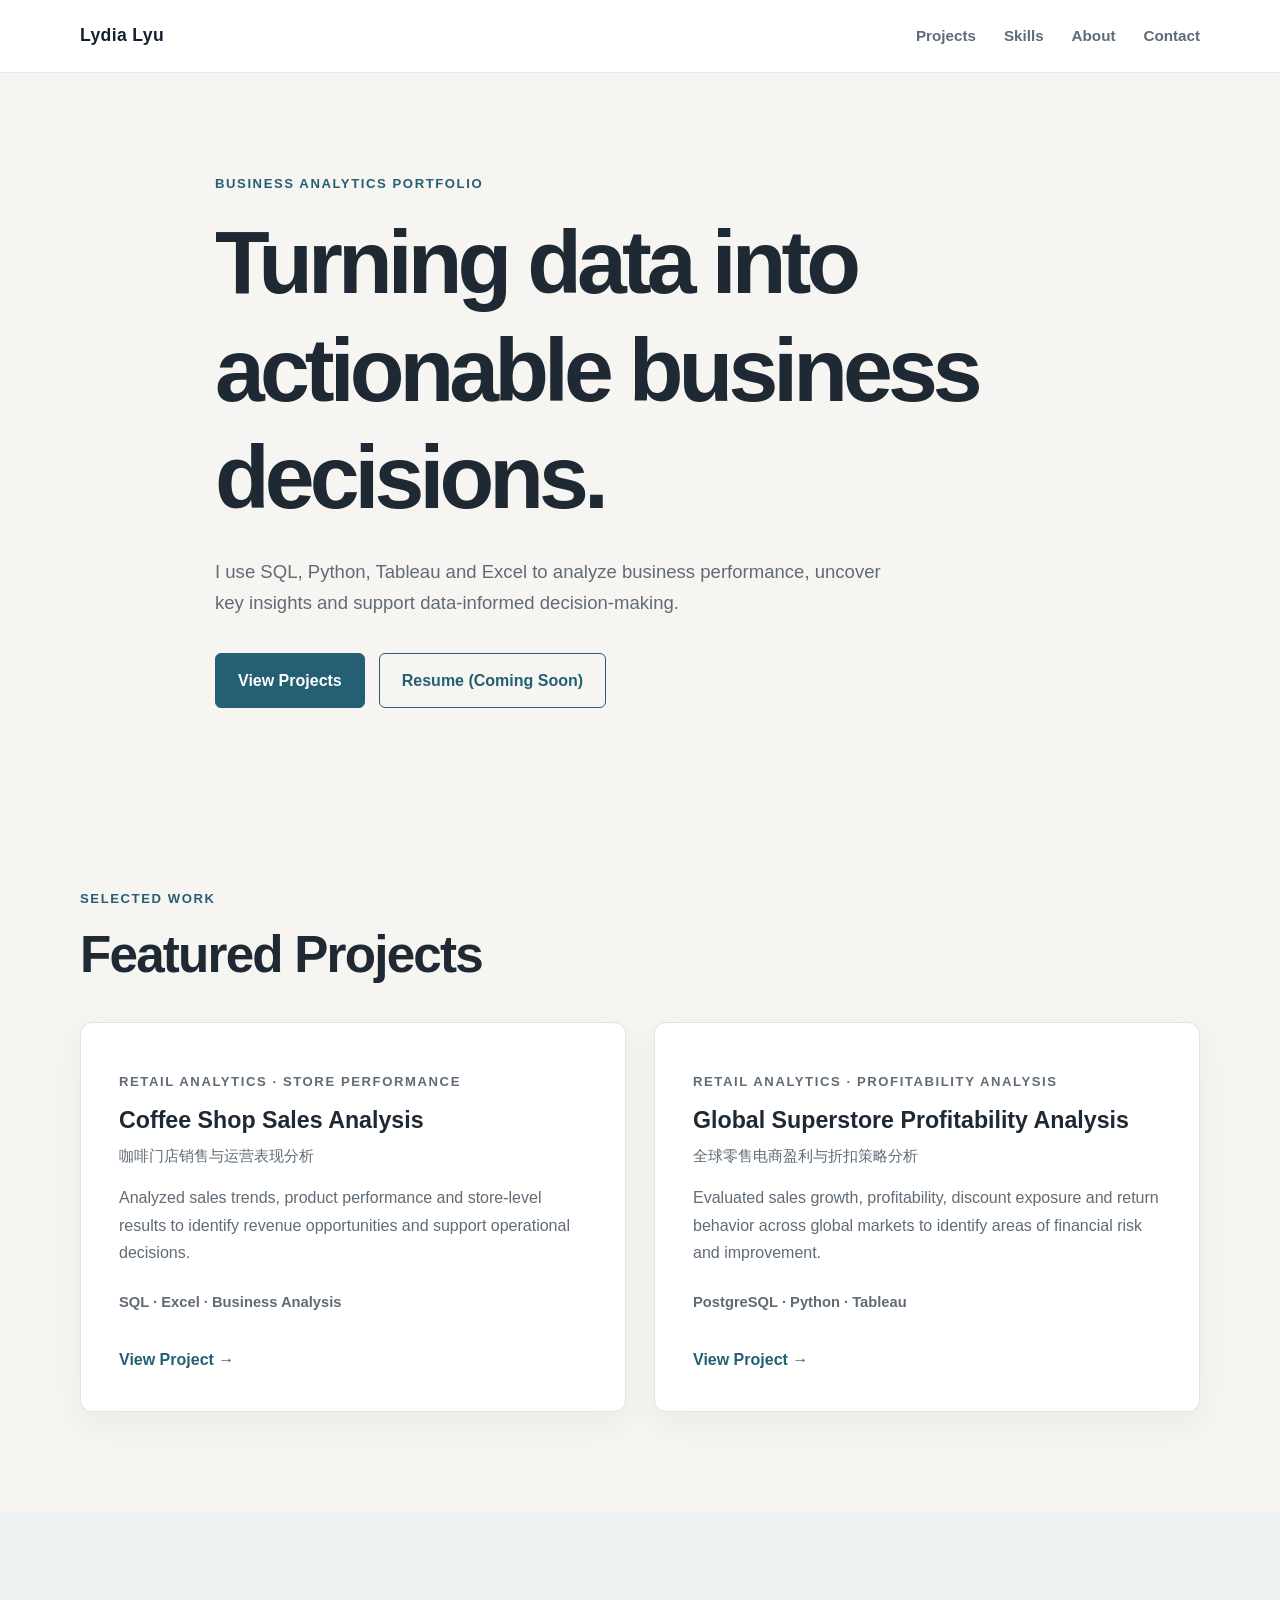
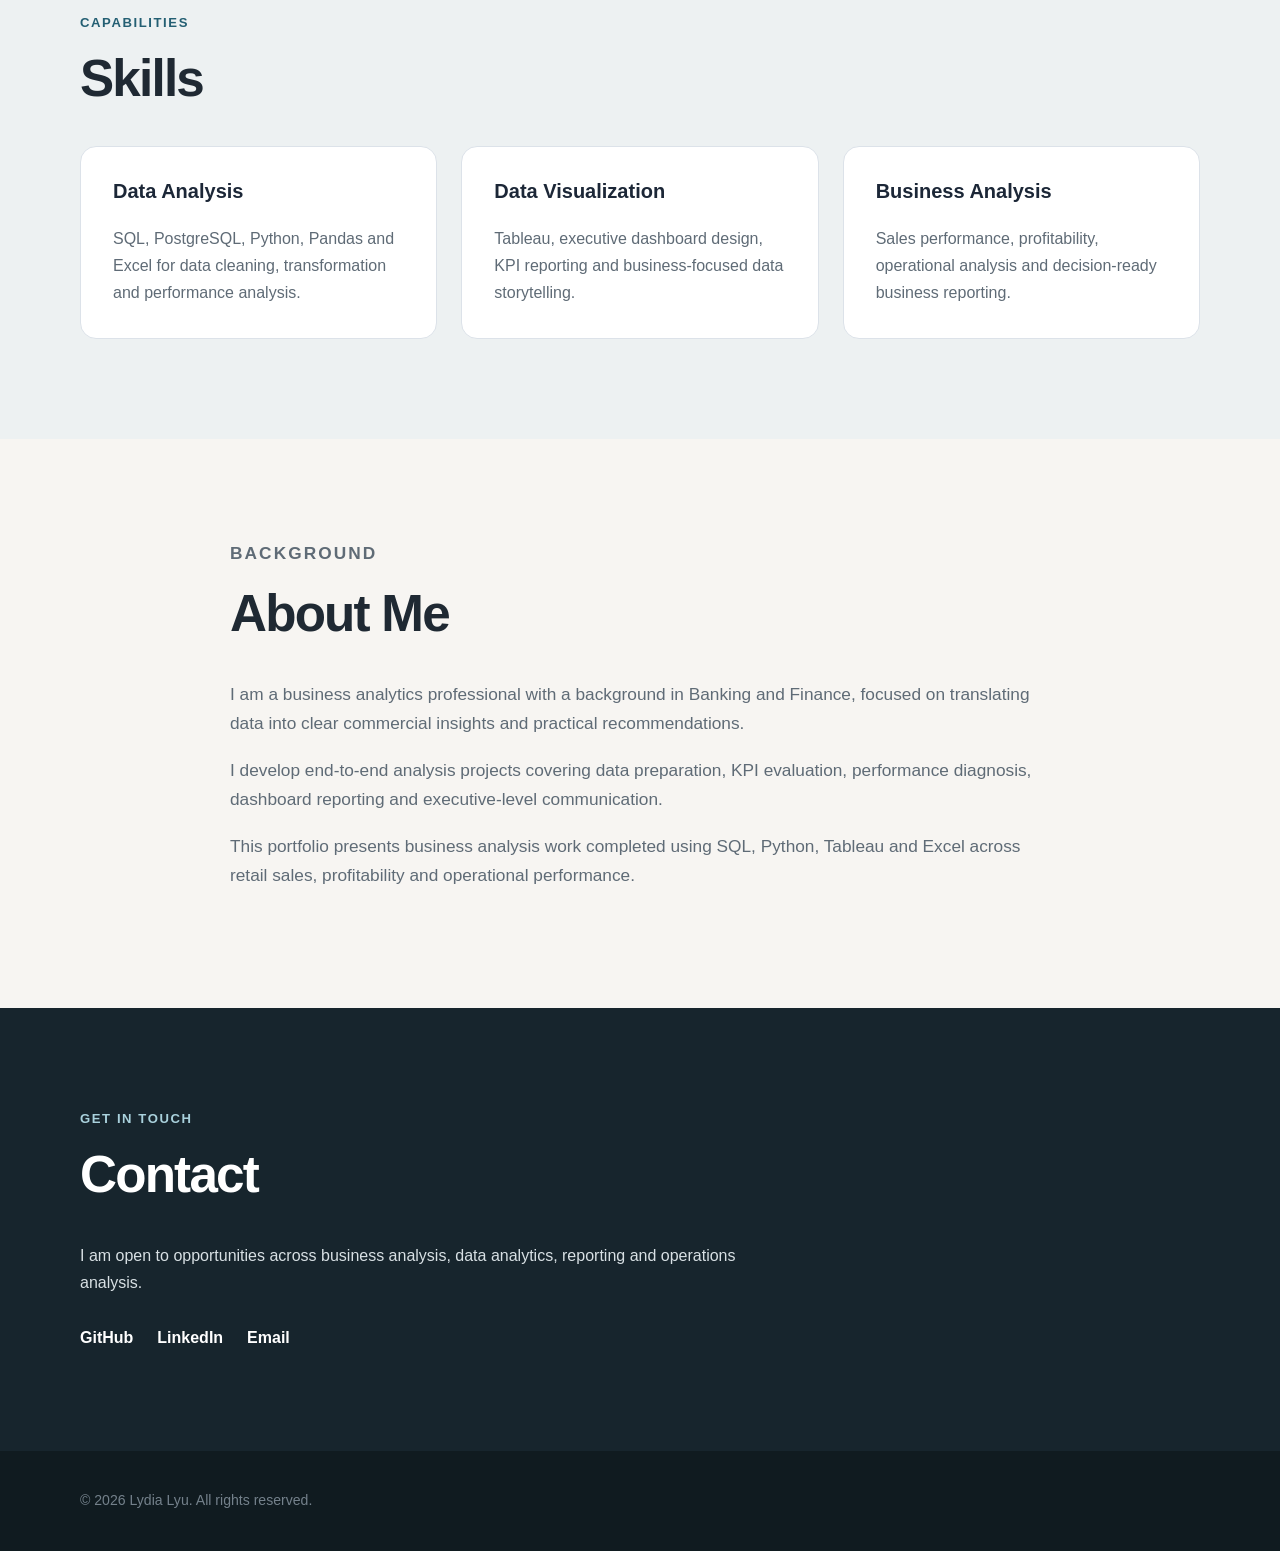
==== commit 95bb61e9: "Update index.html" ====
--- a/index.html
+++ b/index.html
@@ -45,14 +45,16 @@
         </p>
 
         <div class="hero-buttons">
-          <a class="button primary-button" href="#projects">
-            View Projects
-          </a>
-
-          <a class="button secondary-button" href="#" aria-disabled="true">
-            Download Resume
-          </a>
-        </div>
+
+    <a class="button primary-button" href="#projects">
+        View Projects
+    </a>
+
+    <a class="button secondary-button" href="#" aria-disabled="true">
+        Resume (Coming Soon)
+    </a>
+
+</div>
 
       </div>
     </section>
@@ -118,7 +120,7 @@
                 PostgreSQL · Python · Tableau
               </p>
 
-              <a class="project-link" href="#">
+              <a class="project-link" href="global-superstore.html">
                 View Project →
               </a>
 
